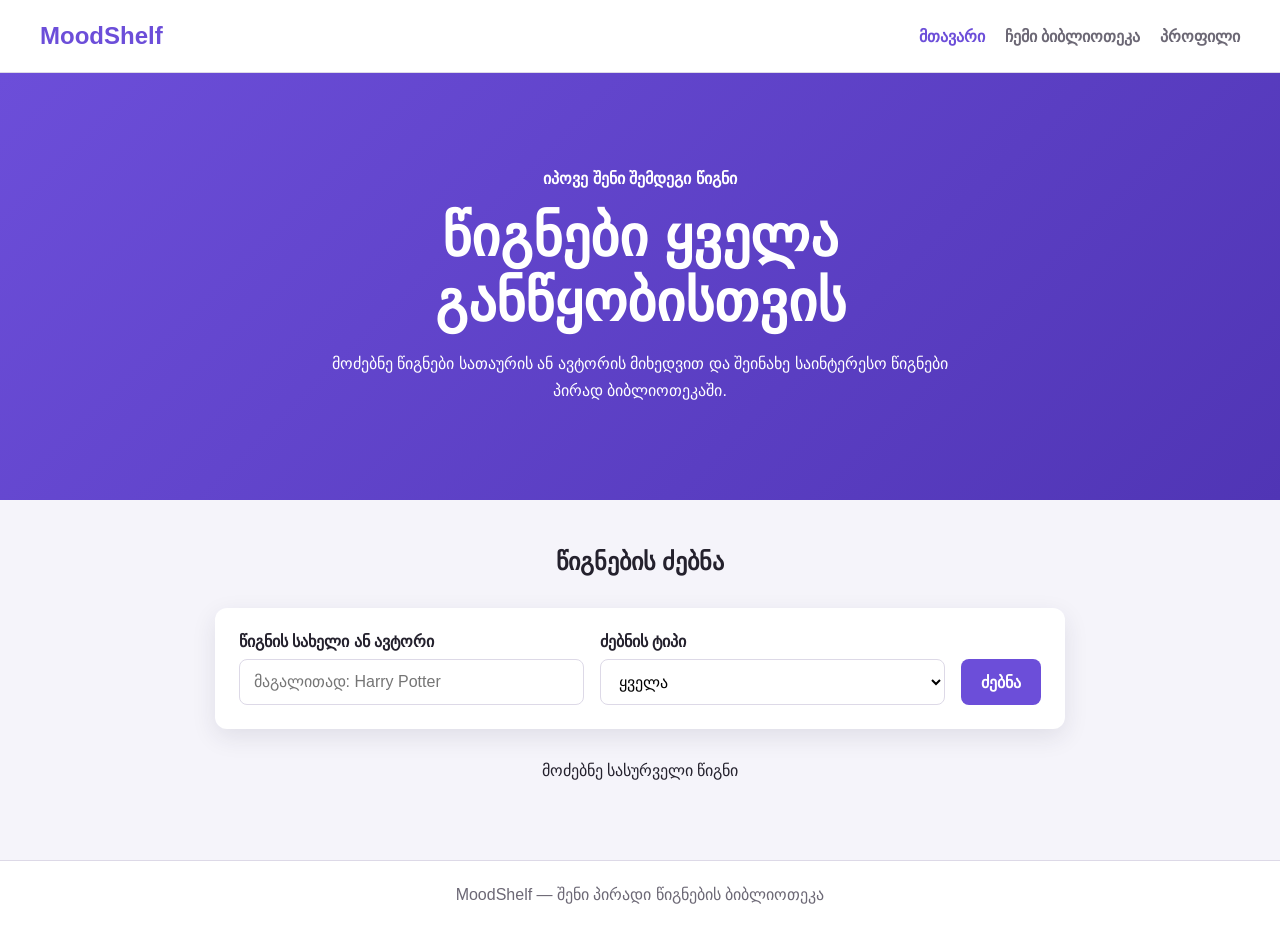
==== index.html @ e4eae1c8 "feat: add semantic home page and responsive layout" ====
<!DOCTYPE html>
<html lang="ka">
<head>
  <meta charset="UTF-8">
  <meta name="viewport" content="width=device-width, initial-scale=1.0">

  <title>MoodShelf — წიგნების ძებნა</title>

  <link rel="stylesheet" href="css/style.css">
</head>

<body>
  <header class="header">
    <div class="header__content">
      <a class="header__logo" href="index.html">MoodShelf</a>

      <nav class="header__nav" aria-label="მთავარი ნავიგაცია">
        <a class="header__link header__link--active" href="index.html">
          მთავარი
        </a>

        <a class="header__link" href="saved.html">
          ჩემი ბიბლიოთეკა
        </a>

        <a class="header__link" href="login.html">
          პროფილი
        </a>
      </nav>
    </div>
  </header>

  <main>
    <section class="hero">
      <div class="page-container hero__content">
        <p class="hero__subtitle">იპოვე შენი შემდეგი წიგნი</p>

        <h1 class="hero__title">
          წიგნები ყველა განწყობისთვის
        </h1>

        <p class="hero__description">
          მოძებნე წიგნები სათაურის ან ავტორის მიხედვით და შეინახე
          საინტერესო წიგნები პირად ბიბლიოთეკაში.
        </p>
      </div>
    </section>

    <section class="search-section" aria-labelledby="search-title">
      <div class="page-container">
        <h2 id="search-title" class="section-title">
          წიგნების ძებნა
        </h2>

        <form class="search-form" id="search-form">
          <div class="search-form__group">
            <label class="search-form__label" for="search-input">
              წიგნის სახელი ან ავტორი
            </label>

            <input
              class="search-form__input"
              type="search"
              id="search-input"
              name="search"
              minlength="2"
              placeholder="მაგალითად: Harry Potter"
              required
            >
          </div>

          <div class="search-form__group">
            <label class="search-form__label" for="search-type">
              ძებნის ტიპი
            </label>

            <select
              class="search-form__select"
              id="search-type"
              name="search-type"
            >
              <option value="all">ყველა</option>
              <option value="title">სათაური</option>
              <option value="author">ავტორი</option>
            </select>
          </div>

          <button class="button button--primary" type="submit">
            ძებნა
          </button>
        </form>

        <p class="results-info" id="results-info">
          მოძებნე სასურველი წიგნი
        </p>

        <div
          class="message message--loading"
          id="loading-message"
          hidden
        >
          წიგნები იტვირთება...
        </div>

        <div
          class="message message--error"
          id="error-message"
          role="alert"
          hidden
        ></div>

        <div
          class="books-grid"
          id="books-container"
          aria-live="polite"
        ></div>
      </div>
    </section>
  </main>

  <footer class="footer">
    <p class="footer__text">
      MoodShelf — შენი პირადი წიგნების ბიბლიოთეკა
    </p>
  </footer>

  <script type="module" src="js/main.js"></script>
</body>
</html>
---- css/style.css ----
:root {
  --color-primary: #6c4ed9;
  --color-primary-dark: #5035b5;
  --color-background: #f5f4fa;
  --color-surface: #ffffff;
  --color-text: #24212d;
  --color-muted: #6c6875;
  --color-border: #ddd9e7;
  --color-error: #b42318;
  --spacing-main: 1.25rem;
  --border-radius: 0.75rem;
  --shadow-card: 0 8px 24px rgba(42, 35, 73, 0.1);
}

* {
  box-sizing: border-box;
}

body {
  margin: 0;
  min-height: 100vh;
  font-family: Arial, sans-serif;
  color: var(--color-text);
  background-color: var(--color-background);
}

a {
  color: inherit;
  text-decoration: none;
}

img {
  display: block;
  max-width: 100%;
}

.page-container {
  width: min(100% - 2rem, 1200px);
  margin-inline: auto;
}

.header {
  background-color: var(--color-surface);
  border-bottom: 1px solid var(--color-border);
}

.header__content {
  width: min(100% - 2rem, 1200px);
  min-height: 72px;
  margin-inline: auto;
  display: flex;
  justify-content: space-between;
  align-items: center;
  gap: 1rem;
}

.header__logo {
  font-size: 1.5rem;
  font-weight: 700;
  color: var(--color-primary);
}

.header__nav {
  display: flex;
  align-items: center;
  gap: 1.25rem;
}

.header__link {
  color: var(--color-muted);
  font-weight: 600;
}

.header__link:hover,
.header__link--active {
  color: var(--color-primary);
}

.hero {
  padding: 5rem 0;
  text-align: center;
  color: #ffffff;
  background: linear-gradient(
    135deg,
    var(--color-primary),
    var(--color-primary-dark)
  );
}

.hero__content {
  max-width: 760px;
}

.hero__subtitle {
  margin-top: 0;
  font-weight: 700;
}

.hero__title {
  margin: 0.5rem 0 1rem;
  font-size: clamp(2rem, 5vw, 3.5rem);
}

.hero__description {
  margin: 0 auto;
  max-width: 650px;
  line-height: 1.7;
}

.search-section {
  padding: 3rem 0;
}

.section-title {
  text-align: center;
  margin-top: 0;
}

.search-form {
  max-width: 850px;
  margin: 2rem auto;
  padding: 1.5rem;
  display: flex;
  align-items: end;
  gap: 1rem;
  background-color: var(--color-surface);
  border-radius: var(--border-radius);
  box-shadow: var(--shadow-card);
}

.search-form__group {
  flex: 1;
  display: flex;
  flex-direction: column;
  gap: 0.5rem;
}

.search-form__label {
  font-weight: 700;
}

.search-form__input,
.search-form__select {
  width: 100%;
  min-height: 46px;
  padding: 0 0.85rem;
  font: inherit;
  border: 1px solid var(--color-border);
  border-radius: 0.5rem;
  background-color: #ffffff;
}

.search-form__input:focus,
.search-form__select:focus {
  outline: 2px solid var(--color-primary);
  outline-offset: 2px;
}

.button {
  min-height: 46px;
  padding: 0.7rem 1.25rem;
  border: 0;
  border-radius: 0.5rem;
  font: inherit;
  font-weight: 700;
  cursor: pointer;
}

.button--primary {
  color: #ffffff;
  background-color: var(--color-primary);
}

.button--primary:hover {
  background-color: var(--color-primary-dark);
}

.results-info,
.message {
  text-align: center;
}

.message--loading {
  color: var(--color-primary);
}

.message--error {
  color: var(--color-error);
}

.books-grid {
  margin-top: 2rem;
  display: grid;
  grid-template-columns: repeat(auto-fit, minmax(210px, 1fr));
  gap: var(--spacing-main);
}

.footer {
  padding: 1.5rem;
  text-align: center;
  color: var(--color-muted);
  background-color: var(--color-surface);
  border-top: 1px solid var(--color-border);
}

.footer__text {
  margin: 0;
}

@media (max-width: 600px) {
  .header__content {
    padding: 1rem 0;
    flex-direction: column;
  }

  .header__nav {
    width: 100%;
    justify-content: center;
    flex-wrap: wrap;
  }

  .hero {
    padding: 3.5rem 0;
  }

  .search-form {
    flex-direction: column;
    align-items: stretch;
  }

  .books-grid {
    grid-template-columns: 1fr;
  }
}

@media (min-width: 1024px) {
  .hero {
    padding: 6rem 0;
  }

  .books-grid {
    grid-template-columns: repeat(4, 1fr);
  }
}
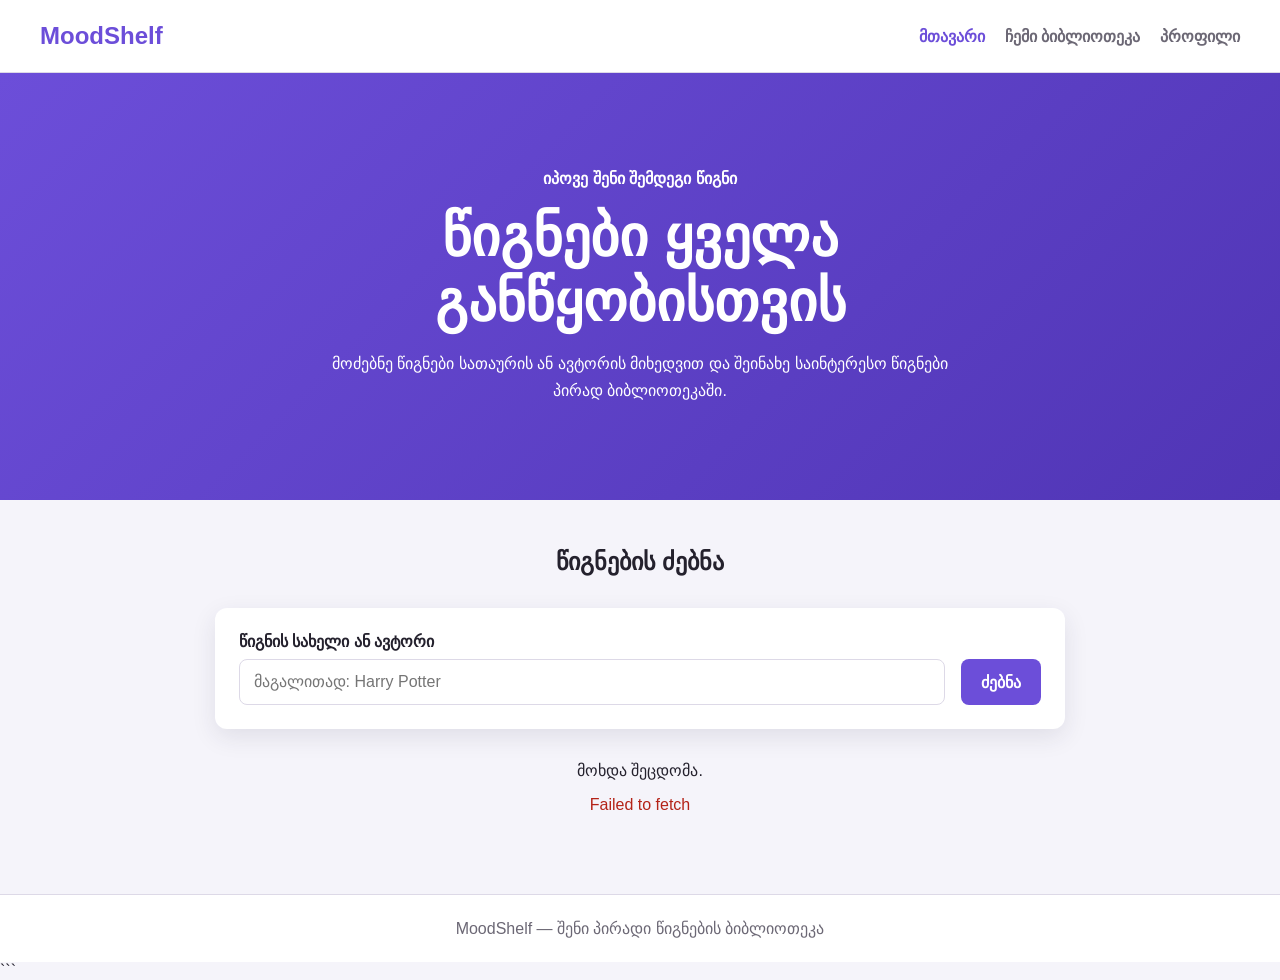
==== commit 5568f011: "refactor :simplified code , book search and home page" ====
--- a/index.html
+++ b/index.html
@@ -12,10 +12,15 @@
 <body>
   <header class="header">
     <div class="header__content">
-      <a class="header__logo" href="index.html">MoodShelf</a>
+      <a class="header__logo" href="index.html">
+        MoodShelf
+      </a>
 
       <nav class="header__nav" aria-label="მთავარი ნავიგაცია">
-        <a class="header__link header__link--active" href="index.html">
+        <a
+          class="header__link header__link--active"
+          href="index.html"
+        >
           მთავარი
         </a>
 
@@ -33,20 +38,25 @@
   <main>
     <section class="hero">
       <div class="page-container hero__content">
-        <p class="hero__subtitle">იპოვე შენი შემდეგი წიგნი</p>
+        <p class="hero__subtitle">
+          იპოვე შენი შემდეგი წიგნი
+        </p>
 
         <h1 class="hero__title">
           წიგნები ყველა განწყობისთვის
         </h1>
 
         <p class="hero__description">
-          მოძებნე წიგნები სათაურის ან ავტორის მიხედვით და შეინახე
-          საინტერესო წიგნები პირად ბიბლიოთეკაში.
+          მოძებნე წიგნები სათაურის ან ავტორის მიხედვით
+          და შეინახე საინტერესო წიგნები პირად ბიბლიოთეკაში.
         </p>
       </div>
     </section>
 
-    <section class="search-section" aria-labelledby="search-title">
+    <section
+      class="search-section"
+      aria-labelledby="search-title"
+    >
       <div class="page-container">
         <h2 id="search-title" class="section-title">
           წიგნების ძებნა
@@ -54,7 +64,10 @@
 
         <form class="search-form" id="search-form">
           <div class="search-form__group">
-            <label class="search-form__label" for="search-input">
+            <label
+              class="search-form__label"
+              for="search-input"
+            >
               წიგნის სახელი ან ავტორი
             </label>
 
@@ -69,23 +82,10 @@
             >
           </div>
 
-          <div class="search-form__group">
-            <label class="search-form__label" for="search-type">
-              ძებნის ტიპი
-            </label>
-
-            <select
-              class="search-form__select"
-              id="search-type"
-              name="search-type"
-            >
-              <option value="all">ყველა</option>
-              <option value="title">სათაური</option>
-              <option value="author">ავტორი</option>
-            </select>
-          </div>
-
-          <button class="button button--primary" type="submit">
+          <button
+            class="button button--primary"
+            type="submit"
+          >
             ძებნა
           </button>
         </form>
@@ -126,4 +126,5 @@
 
   <script type="module" src="js/main.js"></script>
 </body>
-</html>+</html>
+```
--- a/css/style.css
+++ b/css/style.css
@@ -139,8 +139,7 @@
   font-weight: 700;
 }
 
-.search-form__input,
-.search-form__select {
+.search-form__input {
   width: 100%;
   min-height: 46px;
   padding: 0 0.85rem;
@@ -150,8 +149,7 @@
   background-color: #ffffff;
 }
 
-.search-form__input:focus,
-.search-form__select:focus {
+.search-form__input:focus {
   outline: 2px solid var(--color-primary);
   outline-offset: 2px;
 }
@@ -241,4 +239,45 @@
   .books-grid {
     grid-template-columns: repeat(4, 1fr);
   }
+}
+.book-card {
+  overflow: hidden;
+  background-color: var(--color-surface);
+  border: 1px solid var(--color-border);
+  border-radius: var(--border-radius);
+  box-shadow: var(--shadow-card);
+}
+
+.book-card__image,
+.book-card__placeholder {
+  width: 100%;
+  height: 280px;
+}
+
+.book-card__image {
+  object-fit: cover;
+}
+
+.book-card__placeholder {
+  display: flex;
+  justify-content: center;
+  align-items: center;
+  color: var(--color-muted);
+  background-color: #ebe8f3;
+}
+
+.book-card__content {
+  padding: 1rem;
+}
+
+.book-card__title {
+  margin: 0 0 0.75rem;
+  font-size: 1.1rem;
+}
+
+.book-card__author,
+.book-card__year {
+  margin: 0.4rem 0;
+  color: var(--color-muted);
+  line-height: 1.4;
 }
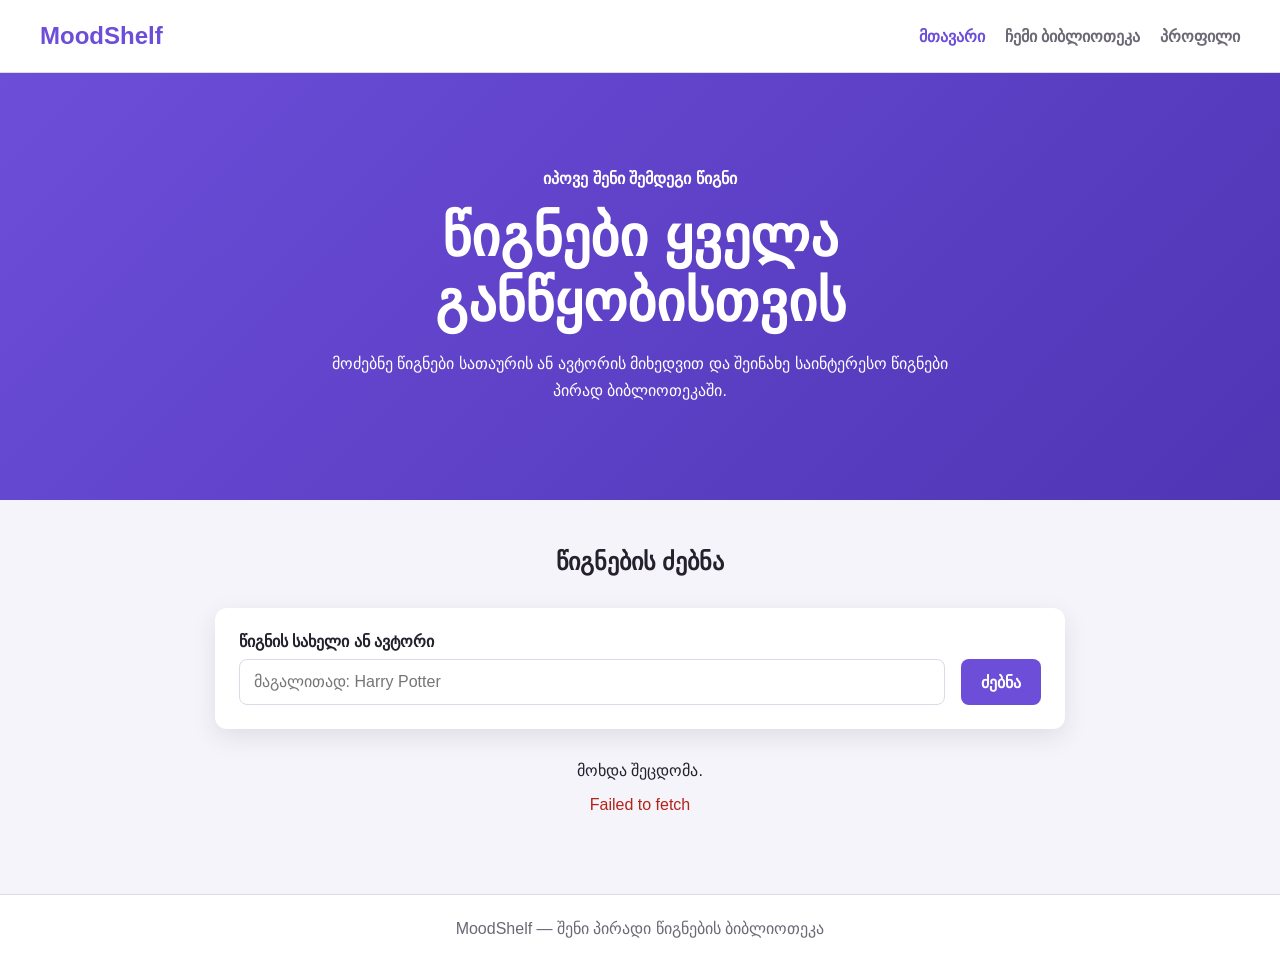
==== commit eba73e36: "feat;  added save button of bool cards" ====
--- a/index.html
+++ b/index.html
@@ -127,4 +127,3 @@
   <script type="module" src="js/main.js"></script>
 </body>
 </html>
-```
--- a/css/style.css
+++ b/css/style.css
@@ -139,7 +139,8 @@
   font-weight: 700;
 }
 
-.search-form__input {
+.search-form__input,
+.search-form__select {
   width: 100%;
   min-height: 46px;
   padding: 0 0.85rem;
@@ -149,7 +150,8 @@
   background-color: #ffffff;
 }
 
-.search-form__input:focus {
+.search-form__input:focus,
+.search-form__select:focus {
   outline: 2px solid var(--color-primary);
   outline-offset: 2px;
 }
@@ -280,4 +282,13 @@
   margin: 0.4rem 0;
   color: var(--color-muted);
   line-height: 1.4;
+}
+.book-card__button {
+  width: 100%;
+  margin-top: 0.75rem;
+}
+
+.book-card__button:disabled {
+  cursor: not-allowed;
+  opacity: 0.65;
 }
